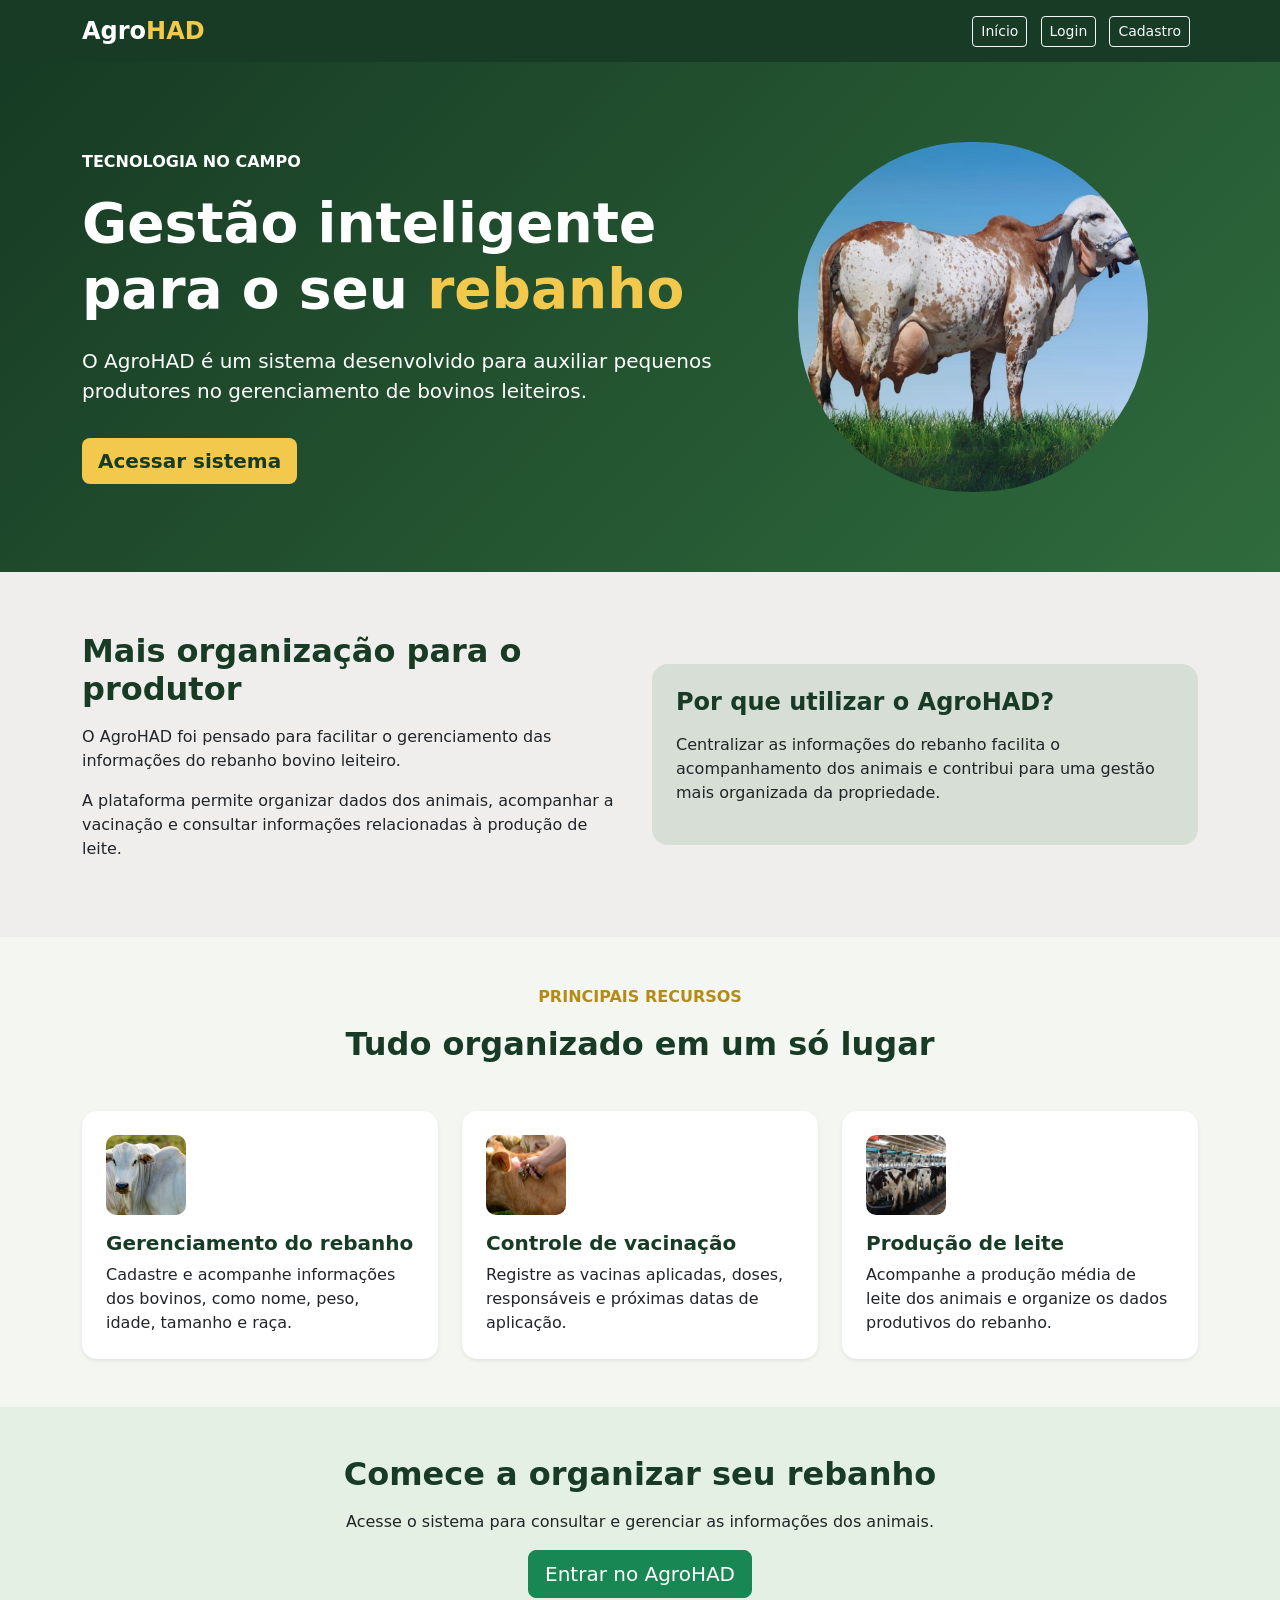
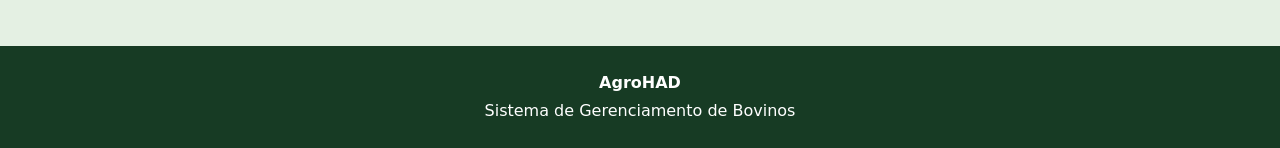
==== index.html @ 86021872 "Tela de cadastro com confirmação e loading" ====
<!DOCTYPE html>
<html lang="pt-br">

<head>
    <meta charset="UTF-8">
    <meta name="viewport" content="width=device-width, initial-scale=1.0">

    <title>AgroHAD</title>

    <link rel="icon" type="image/png" href="img/logoAgroHAD.png">


    <!-- Bootstrap -->
    <link href="https://cdn.jsdelivr.net/npm/bootstrap@5.3.3/dist/css/bootstrap.min.css" rel="stylesheet">

    <style>

        /* =========================
           GERAL
        ========================= */

        body {
            background-color: #f3f6f1;
        }


        /* =========================
           MENU
        ========================= */

        .menu {
            background-color: #173b24;
        }

        .logo {
            font-size: 24px;
        }


        /* =========================
           BANNER PRINCIPAL
        ========================= */

        .banner {
            background: linear-gradient(135deg, #173b24, #2f6b3c);
            color: white;
            padding: 80px 0;
        }

        .banner h1 {
            font-size: 55px;
        }

        .banner span {
            color: #f2c94c;
        }


        /* =========================
           BOTÃO PRINCIPAL
        ========================= */

        .btn-principal {
            background-color: #f2c94c;
            color: #173b24;
            font-weight: bold;
            border: none;
        }

        .btn-principal:hover {
            background-color: #dcae27;
            color: #173b24;
        }


        /* =========================
           TÍTULOS
        ========================= */

        .titulo {
            color: #173b24;
            font-weight: bold;
        }


        /* =========================
           SEÇÃO SOBRE
        ========================= */

        .sobre {
            background-color: #ece8e880;
            padding: 60px 0;
        }


        /* =========================
           CARDS
        ========================= */

        .card {
            border: none;
            border-radius: 15px;
            transition: 0.3s;
            height: 100%;
        }

        .card:hover {
            transform: translateY(-5px);
        }

        .card-titulo {
            color: #173b24;
            font-weight: bold;
        }

        .card-imagem {
            font-size: 40px;
        }

        .card-imagem img {
            width: 80px;
            height: 80px;
            object-fit: cover;
            border-radius: 10px;
        }


        /* =========================
           IMAGEM PRINCIPAL
        ========================= */

        .imagem-gado {
            max-width: 350px;
            height: 350px;
            border-radius: 49%;
        }


        /* =========================
           RODAPÉ
        ========================= */

        .rodape {
            background-color: #173b24;
            color: white;
            padding: 25px 0;
        }

       

    </style>
</head>


<body>


    <!-- =========================
         MENU
    ========================= -->

    <nav class="menu navbar navbar-expand-lg navbar-dark">

        <div class="container">

            <a class="logo navbar-brand fw-bold" href="index.html">
                Agro<span style="color: #f2c94c;">HAD</span>
            </a>

            <div>

                <a class="btn btn-outline-light btn-sm me-2"
                   href="index.html">
                    Início
                </a>

                <a class="btn btn-outline-light btn-sm me-2"
                   href="telas/login.html">
                    Login
                </a>

                <a class="btn btn-outline-light btn-sm me-2"
                   href="telas/cadastro.html">
                    Cadastro
                </a>

    
            </div>

        </div>

    </nav>


    <!-- =========================
         BANNER PRINCIPAL
    ========================= -->

    <section class="banner">

        <div class="container">

            <div class="row align-items-center">

                <!-- TEXTO -->

                <div class="col-md-7">

                    <p class="text-uppercase fw-bold">
                        Tecnologia no campo
                    </p>

                    <h1 class="fw-bold">
                        Gestão inteligente para o seu
                        <span>rebanho</span>
                    </h1>

                    <p class="lead mt-4">
                        O AgroHAD é um sistema desenvolvido para
                        auxiliar pequenos produtores no gerenciamento
                        de bovinos leiteiros.
                    </p>

                    <a href="telas/login.html"
                       class="btn btn-principal btn-lg mt-3">
                        Acessar sistema
                    </a>

                </div>


                <!-- IMAGEM -->

                <div class="col-md-5 text-center">

                    <img src="img/Gir-Leiteiro-2.jpg"
                         class="imagem-gado"
                         alt="Bovinos leiteiros">

                </div>

            </div>

        </div>

    </section>


    <!-- =========================
         SOBRE
    ========================= -->

    <section class="sobre">

        <div class="container">

            <div class="row align-items-center">

                <!-- TEXTO -->

                <div class="col-md-6">

                    <h2 class="titulo">
                        Mais organização para o produtor
                    </h2>

                    <p class="mt-3">
                        O AgroHAD foi pensado para facilitar o
                        gerenciamento das informações do rebanho
                        bovino leiteiro.
                    </p>

                    <p>
                        A plataforma permite organizar dados dos
                        animais, acompanhar a vacinação e consultar
                        informações relacionadas à produção de leite.
                    </p>

                </div>


                <!-- DESTAQUE -->

                <div class="col-md-6">

                    <div class="p-4 rounded-4"
                         style="background-color: #d6ded5;">

                        <h4 class="fw-bold"
                            style="color: #173b24;">
                            Por que utilizar o AgroHAD?
                        </h4>

                        <p class="mt-3">
                            Centralizar as informações do rebanho
                            facilita o acompanhamento dos animais
                            e contribui para uma gestão mais
                            organizada da propriedade.
                        </p>

                    </div>

                </div>

            </div>

        </div>

    </section>


    <!-- =========================
         RECURSOS
    ========================= -->

    <section class="container py-5">

        <div class="text-center mb-5">

            <p class="text-uppercase fw-bold"
               style="color: #b58b16;">
                Principais recursos
            </p>

            <h2 class="titulo">
                Tudo organizado em um só lugar
            </h2>

        </div>


        <div class="row g-4">


            <!-- =========================
                 CARD 1 - REBANHO
            ========================= -->

            <div class="col-md-4">

                <div class="card shadow-sm">

                    <div class="card-body p-4">

                        <div class="card-imagem mb-3">

                            <img src="img/nelore.png"
                                 alt="Bovino da raça Nelore">

                        </div>

                        <h5 class="card-titulo">
                            Gerenciamento do rebanho
                        </h5>

                        <p class="card-text">
                            Cadastre e acompanhe informações dos
                            bovinos, como nome, peso, idade,
                            tamanho e raça.
                        </p>

                    </div>

                </div>

            </div>


            <!-- =========================
                 CARD 2 - VACINAÇÃO
            ========================= -->

            <div class="col-md-4">

                <div class="card shadow-sm">

                    <div class="card-body p-4">

                        <div class="card-imagem mb-3">
                            <img src="img/vacina-bovino.webp"
                                 alt="Vacina Bovino">
                        </div>

                        <h5 class="card-titulo">
                            Controle de vacinação
                        </h5>

                        <p class="card-text">
                            Registre as vacinas aplicadas,
                            doses, responsáveis e próximas
                            datas de aplicação.
                        </p>

                    </div>

                </div>

            </div>


            <!-- =========================
                 CARD 3 - PRODUÇÃO
            ========================= -->

            <div class="col-md-4">

                <div class="card shadow-sm">

                    <div class="card-body p-4">

                        <div class="card-imagem mb-3">
                            <img src="img/producaoimagem.jpg"
                                 alt="Imagem de produção leiteira">
                        </div>

                        <h5 class="card-titulo">
                            Produção de leite
                        </h5>

                        <p class="card-text">
                            Acompanhe a produção média de leite
                            dos animais e organize os dados
                            produtivos do rebanho.
                        </p>

                    </div>

                </div>

            </div>


        </div>

    </section>


    <!-- =========================
         CHAMADA FINAL
    ========================= -->

    <section class="py-5"
             style="background-color: #e4f0e3;">

        <div class="container text-center">

            <h2 class="titulo">
                Comece a organizar seu rebanho
            </h2>

            <p class="mt-3">
                Acesse o sistema para consultar e gerenciar
                as informações dos animais.
            </p>

            <a href="telas/login.html"
               class="btn btn-success btn-lg">
                Entrar no AgroHAD
            </a>

        </div>

    </section>


    <!-- =========================
         RODAPÉ
    ========================= -->

    <footer class="rodape">

        <div class="container text-center">

            <p class="mb-1 fw-bold">
                AgroHAD
            </p>

            <p class="mb-0">
                Sistema de Gerenciamento de Bovinos
            </p>

        </div>

    </footer>


</body>

</html>
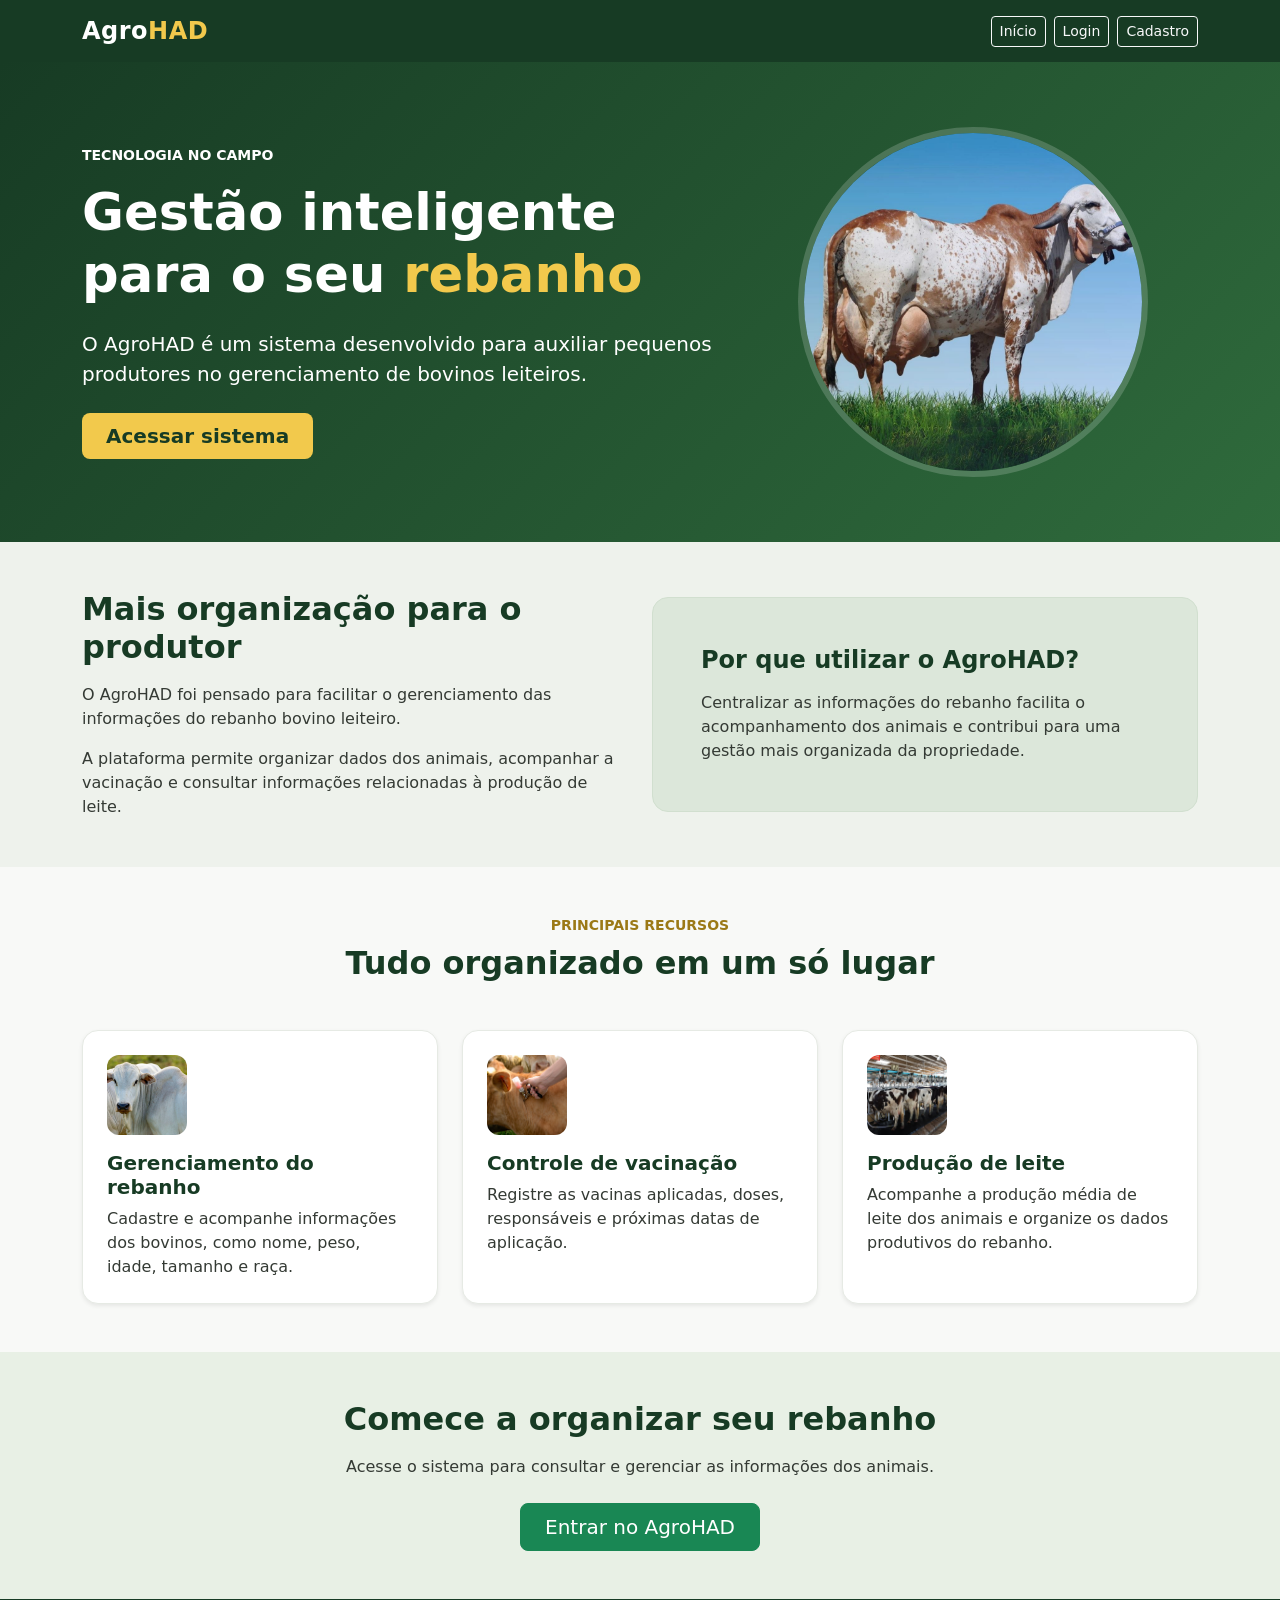
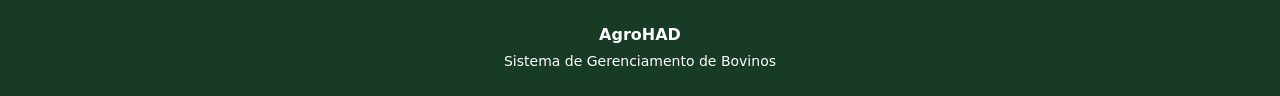
==== commit 69806d07: "Todas as telas com bootstrap" ====
--- a/index.html
+++ b/index.html
@@ -1,5 +1,6 @@
+
 <!DOCTYPE html>
-<html lang="pt-br">
+<html lang="pt-BR">
 
 <head>
     <meta charset="UTF-8">
@@ -7,26 +8,14 @@
 
     <title>AgroHAD</title>
 
-    <link rel="icon" type="image/png" href="img/logoAgroHAD.png">
-
-
-    <!-- Bootstrap -->
+    <link rel="icon" type="image/png" href="img/LogoAgroHAD.png">
     <link href="https://cdn.jsdelivr.net/npm/bootstrap@5.3.3/dist/css/bootstrap.min.css" rel="stylesheet">
 
     <style>
-
-        /* =========================
-           GERAL
-        ========================= */
-
         body {
-            background-color: #f3f6f1;
-        }
-
-
-        /* =========================
-           MENU
-        ========================= */
+            background-color: #f8f9f7;
+            color: #343a34;
+        }
 
         .menu {
             background-color: #173b24;
@@ -34,179 +23,142 @@
 
         .logo {
             font-size: 24px;
-        }
-
-
-        /* =========================
-           BANNER PRINCIPAL
-        ========================= */
+            letter-spacing: 0.5px;
+        }
 
         .banner {
             background: linear-gradient(135deg, #173b24, #2f6b3c);
             color: white;
-            padding: 80px 0;
+            padding: 65px 0;
         }
 
         .banner h1 {
-            font-size: 55px;
+            font-size: clamp(2rem, 4vw, 3.4rem);
+            line-height: 1.2;
         }
 
         .banner span {
             color: #f2c94c;
         }
-
-
-        /* =========================
-           BOTÃO PRINCIPAL
-        ========================= */
 
         .btn-principal {
             background-color: #f2c94c;
             color: #173b24;
-            font-weight: bold;
             border: none;
+            font-weight: 600;
         }
 
         .btn-principal:hover {
-            background-color: #dcae27;
+            background-color: #dfb735;
             color: #173b24;
         }
-
-
-        /* =========================
-           TÍTULOS
-        ========================= */
 
         .titulo {
             color: #173b24;
-            font-weight: bold;
-        }
-
-
-        /* =========================
-           SEÇÃO SOBRE
-        ========================= */
+            font-weight: 700;
+        }
 
         .sobre {
-            background-color: #ece8e880;
-            padding: 60px 0;
-        }
-
-
-        /* =========================
-           CARDS
-        ========================= */
-
-        .card {
-            border: none;
-            border-radius: 15px;
-            transition: 0.3s;
+            background-color: #eef2ec;
+        }
+
+        .destaque {
+            background-color: #dce7da;
+            border: 1px solid #d1dfcf;
+        }
+
+        .card-recurso {
+            border: 1px solid #e6eae4;
+            border-radius: 16px;
             height: 100%;
-        }
-
-        .card:hover {
-            transform: translateY(-5px);
+            transition: transform 0.2s, box-shadow 0.2s;
+        }
+
+        .card-recurso:hover {
+            transform: translateY(-4px);
+            box-shadow: 0 0.5rem 1.5rem rgba(23, 59, 36, 0.10);
         }
 
         .card-titulo {
             color: #173b24;
-            font-weight: bold;
-        }
-
-        .card-imagem {
-            font-size: 40px;
+            font-weight: 700;
         }
 
         .card-imagem img {
             width: 80px;
             height: 80px;
             object-fit: cover;
-            border-radius: 10px;
-        }
-
-
-        /* =========================
-           IMAGEM PRINCIPAL
-        ========================= */
+            border-radius: 12px;
+        }
 
         .imagem-gado {
+            width: 100%;
             max-width: 350px;
             height: 350px;
-            border-radius: 49%;
-        }
-
-
-        /* =========================
-           RODAPÉ
-        ========================= */
+            object-fit: cover;
+            border-radius: 50%;
+            border: 6px solid rgba(255, 255, 255, 0.18);
+        }
+
+        .chamada {
+            background-color: #e8f0e5;
+        }
 
         .rodape {
             background-color: #173b24;
             color: white;
-            padding: 25px 0;
-        }
-
-       
-
+        }
+
+        @media (max-width: 767px) {
+            .banner {
+                padding: 45px 0;
+            }
+
+            .imagem-gado {
+                height: 260px;
+                max-width: 260px;
+                margin-top: 30px;
+            }
+
+            .menu .container {
+                gap: 12px;
+            }
+        }
     </style>
 </head>
 
-
 <body>
 
-
-    <!-- =========================
-         MENU
-    ========================= -->
-
-    <nav class="menu navbar navbar-expand-lg navbar-dark">
-
-        <div class="container">
-
-            <a class="logo navbar-brand fw-bold" href="index.html">
+    <nav class="menu navbar navbar-dark">
+        <div class="container d-flex flex-wrap justify-content-between align-items-center">
+
+            <a class="logo navbar-brand fw-bold mb-0" href="index.html">
                 Agro<span style="color: #f2c94c;">HAD</span>
             </a>
 
-            <div>
-
-                <a class="btn btn-outline-light btn-sm me-2"
-                   href="index.html">
+            <div class="d-flex flex-wrap gap-2">
+                <a class="btn btn-outline-light btn-sm" href="index.html">
                     Início
                 </a>
 
-                <a class="btn btn-outline-light btn-sm me-2"
-                   href="telas/login.html">
+                <a class="btn btn-outline-light btn-sm" href="telas/login.html">
                     Login
                 </a>
 
-                <a class="btn btn-outline-light btn-sm me-2"
-                   href="telas/cadastro.html">
+                <a class="btn btn-outline-light btn-sm" href="telas/cadastro.html">
                     Cadastro
                 </a>
-
-    
-            </div>
-
-        </div>
-
+            </div>
+
+        </div>
     </nav>
 
-
-    <!-- =========================
-         BANNER PRINCIPAL
-    ========================= -->
-
     <section class="banner">
-
         <div class="container">
-
-            <div class="row align-items-center">
-
-                <!-- TEXTO -->
+            <div class="row align-items-center g-4">
 
                 <div class="col-md-7">
-
-                    <p class="text-uppercase fw-bold">
+                    <p class="text-uppercase fw-bold small mb-3">
                         Tecnologia no campo
                     </p>
 
@@ -215,275 +167,158 @@
                         <span>rebanho</span>
                     </h1>
 
-                    <p class="lead mt-4">
-                        O AgroHAD é um sistema desenvolvido para
-                        auxiliar pequenos produtores no gerenciamento
-                        de bovinos leiteiros.
+                    <p class="lead mt-4 mb-0">
+                        O AgroHAD é um sistema desenvolvido para auxiliar pequenos produtores no gerenciamento de bovinos leiteiros.
                     </p>
 
-                    <a href="telas/login.html"
-                       class="btn btn-principal btn-lg mt-3">
+                    <a href="telas/login.html" class="btn btn-principal btn-lg mt-4 px-4">
                         Acessar sistema
                     </a>
-
-                </div>
-
-
-                <!-- IMAGEM -->
+                </div>
 
                 <div class="col-md-5 text-center">
-
                     <img src="img/Gir-Leiteiro-2.jpg"
                          class="imagem-gado"
                          alt="Bovinos leiteiros">
-
-                </div>
-
-            </div>
-
-        </div>
-
+                </div>
+
+            </div>
+        </div>
     </section>
 
-
-    <!-- =========================
-         SOBRE
-    ========================= -->
-
-    <section class="sobre">
-
+    <section class="sobre py-5">
         <div class="container">
-
-            <div class="row align-items-center">
-
-                <!-- TEXTO -->
+            <div class="row align-items-center g-4">
 
                 <div class="col-md-6">
-
                     <h2 class="titulo">
                         Mais organização para o produtor
                     </h2>
 
                     <p class="mt-3">
-                        O AgroHAD foi pensado para facilitar o
-                        gerenciamento das informações do rebanho
-                        bovino leiteiro.
+                        O AgroHAD foi pensado para facilitar o gerenciamento das informações do rebanho bovino leiteiro.
                     </p>
 
-                    <p>
-                        A plataforma permite organizar dados dos
-                        animais, acompanhar a vacinação e consultar
-                        informações relacionadas à produção de leite.
+                    <p class="mb-0">
+                        A plataforma permite organizar dados dos animais, acompanhar a vacinação e consultar informações relacionadas à produção de leite.
                     </p>
-
-                </div>
-
-
-                <!-- DESTAQUE -->
+                </div>
 
                 <div class="col-md-6">
-
-                    <div class="p-4 rounded-4"
-                         style="background-color: #d6ded5;">
-
-                        <h4 class="fw-bold"
-                            style="color: #173b24;">
+                    <div class="destaque p-4 p-md-5 rounded-4">
+                        <h4 class="titulo">
                             Por que utilizar o AgroHAD?
                         </h4>
 
-                        <p class="mt-3">
-                            Centralizar as informações do rebanho
-                            facilita o acompanhamento dos animais
-                            e contribui para uma gestão mais
-                            organizada da propriedade.
+                        <p class="mt-3 mb-0">
+                            Centralizar as informações do rebanho facilita o acompanhamento dos animais e contribui para uma gestão mais organizada da propriedade.
                         </p>
-
                     </div>
-
-                </div>
-
-            </div>
-
-        </div>
-
+                </div>
+
+            </div>
+        </div>
     </section>
 
-
-    <!-- =========================
-         RECURSOS
-    ========================= -->
-
     <section class="container py-5">
 
         <div class="text-center mb-5">
-
-            <p class="text-uppercase fw-bold"
-               style="color: #b58b16;">
+            <p class="text-uppercase fw-bold small mb-2" style="color: #9b7916;">
                 Principais recursos
             </p>
 
             <h2 class="titulo">
                 Tudo organizado em um só lugar
             </h2>
-
-        </div>
-
+        </div>
 
         <div class="row g-4">
 
-
-            <!-- =========================
-                 CARD 1 - REBANHO
-            ========================= -->
-
             <div class="col-md-4">
-
-                <div class="card shadow-sm">
-
-                    <div class="card-body p-4">
-
+                <div class="card-recurso bg-white shadow-sm">
+                    <div class="p-4">
                         <div class="card-imagem mb-3">
-
-                            <img src="img/nelore.png"
-                                 alt="Bovino da raça Nelore">
-
+                            <img src="img/nelore.png" alt="Bovino da raça Nelore">
                         </div>
 
                         <h5 class="card-titulo">
                             Gerenciamento do rebanho
                         </h5>
 
-                        <p class="card-text">
-                            Cadastre e acompanhe informações dos
-                            bovinos, como nome, peso, idade,
-                            tamanho e raça.
+                        <p class="mb-0">
+                            Cadastre e acompanhe informações dos bovinos, como nome, peso, idade, tamanho e raça.
                         </p>
-
                     </div>
-
-                </div>
-
-            </div>
-
-
-            <!-- =========================
-                 CARD 2 - VACINAÇÃO
-            ========================= -->
+                </div>
+            </div>
 
             <div class="col-md-4">
-
-                <div class="card shadow-sm">
-
-                    <div class="card-body p-4">
-
+                <div class="card-recurso bg-white shadow-sm">
+                    <div class="p-4">
                         <div class="card-imagem mb-3">
-                            <img src="img/vacina-bovino.webp"
-                                 alt="Vacina Bovino">
+                            <img src="img/vacina-bovino.webp" alt="Vacinação bovina">
                         </div>
 
                         <h5 class="card-titulo">
                             Controle de vacinação
                         </h5>
 
-                        <p class="card-text">
-                            Registre as vacinas aplicadas,
-                            doses, responsáveis e próximas
-                            datas de aplicação.
+                        <p class="mb-0">
+                            Registre as vacinas aplicadas, doses, responsáveis e próximas datas de aplicação.
                         </p>
-
                     </div>
-
-                </div>
-
-            </div>
-
-
-            <!-- =========================
-                 CARD 3 - PRODUÇÃO
-            ========================= -->
+                </div>
+            </div>
 
             <div class="col-md-4">
-
-                <div class="card shadow-sm">
-
-                    <div class="card-body p-4">
-
+                <div class="card-recurso bg-white shadow-sm">
+                    <div class="p-4">
                         <div class="card-imagem mb-3">
-                            <img src="img/producaoimagem.jpg"
-                                 alt="Imagem de produção leiteira">
+                            <img src="img/producaoimagem.jpg" alt="Produção leiteira">
                         </div>
 
                         <h5 class="card-titulo">
                             Produção de leite
                         </h5>
 
-                        <p class="card-text">
-                            Acompanhe a produção média de leite
-                            dos animais e organize os dados
-                            produtivos do rebanho.
+                        <p class="mb-0">
+                            Acompanhe a produção média de leite dos animais e organize os dados produtivos do rebanho.
                         </p>
-
                     </div>
-
-                </div>
-
-            </div>
-
-
-        </div>
-
+                </div>
+            </div>
+
+        </div>
     </section>
 
-
-    <!-- =========================
-         CHAMADA FINAL
-    ========================= -->
-
-    <section class="py-5"
-             style="background-color: #e4f0e3;">
-
+    <section class="chamada py-5">
         <div class="container text-center">
-
             <h2 class="titulo">
                 Comece a organizar seu rebanho
             </h2>
 
             <p class="mt-3">
-                Acesse o sistema para consultar e gerenciar
-                as informações dos animais.
+                Acesse o sistema para consultar e gerenciar as informações dos animais.
             </p>
 
-            <a href="telas/login.html"
-               class="btn btn-success btn-lg">
+            <a href="telas/login.html" class="btn btn-success btn-lg px-4 mt-2">
                 Entrar no AgroHAD
             </a>
-
-        </div>
-
+        </div>
     </section>
 
-
-    <!-- =========================
-         RODAPÉ
-    ========================= -->
-
-    <footer class="rodape">
-
+    <footer class="rodape py-4">
         <div class="container text-center">
-
             <p class="mb-1 fw-bold">
                 AgroHAD
             </p>
 
-            <p class="mb-0">
+            <p class="mb-0 small">
                 Sistema de Gerenciamento de Bovinos
             </p>
-
-        </div>
-
+        </div>
     </footer>
 
-
 </body>
 
 </html>
